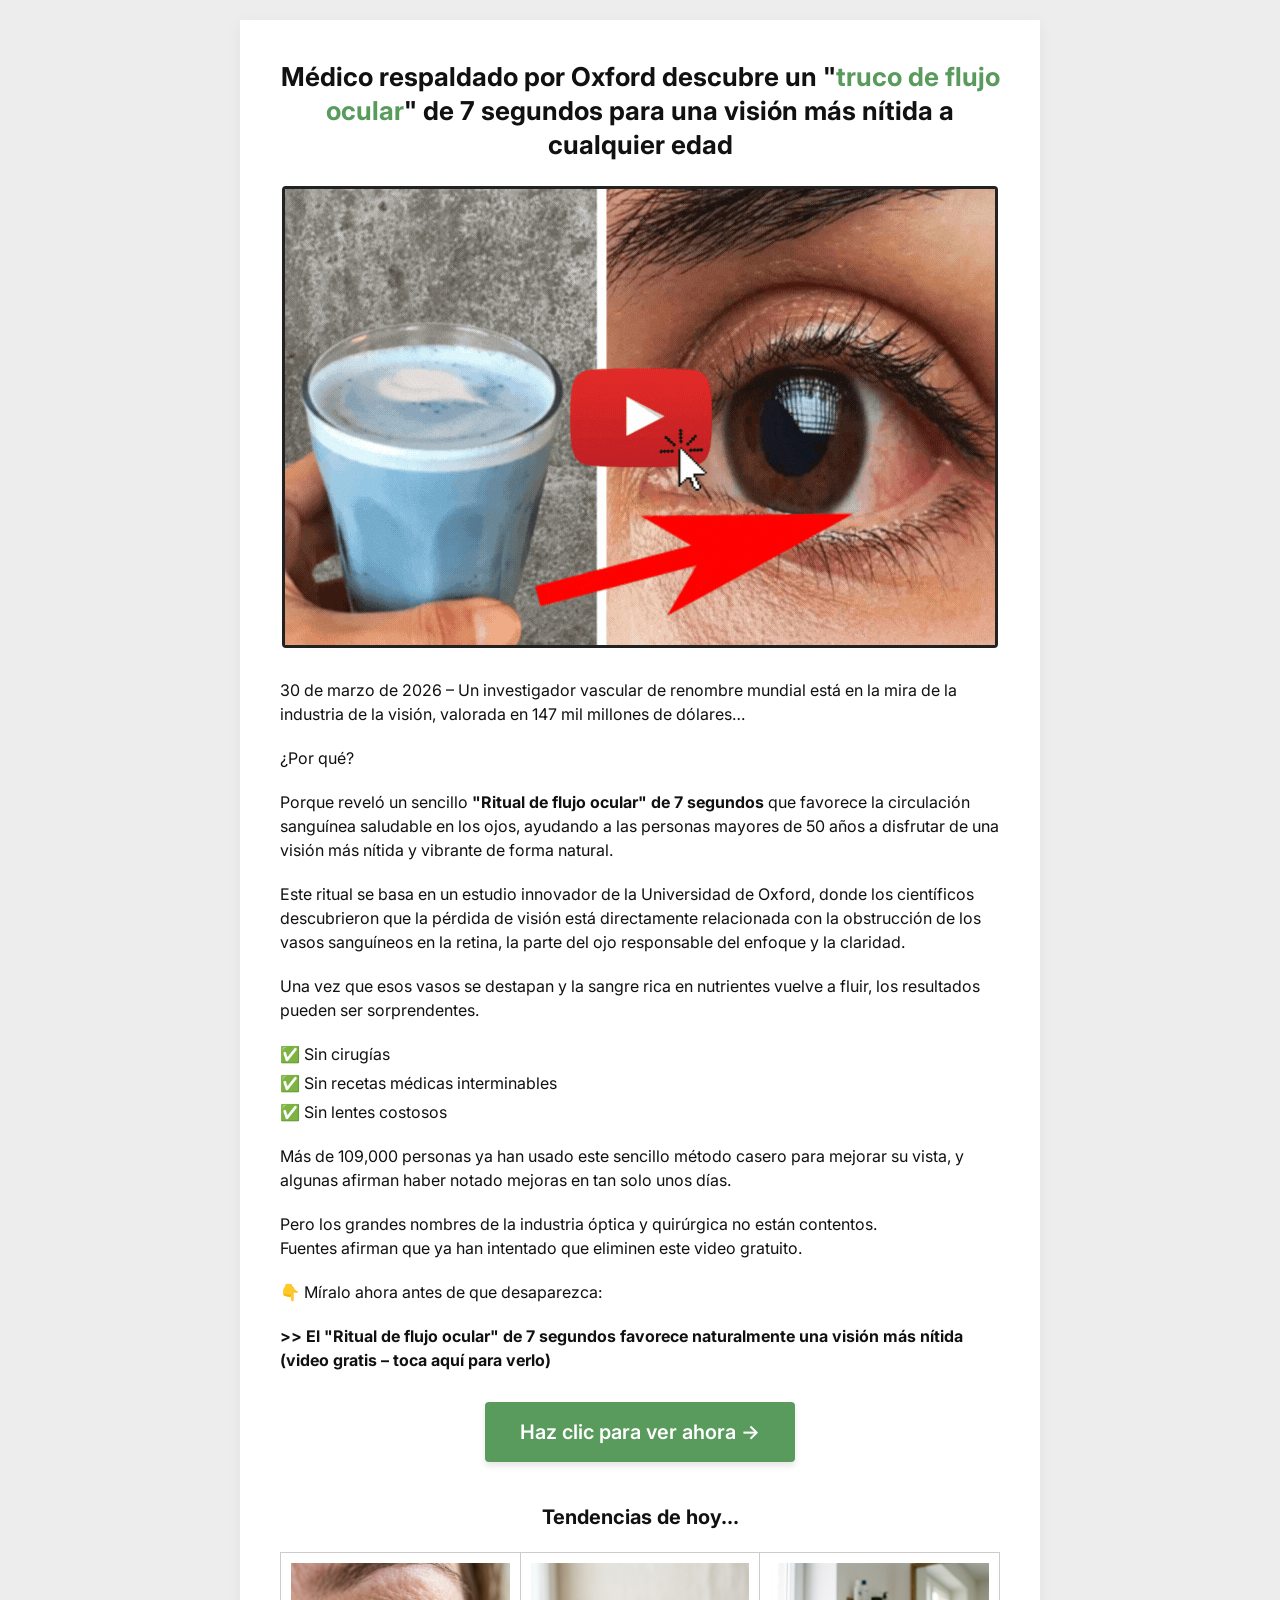
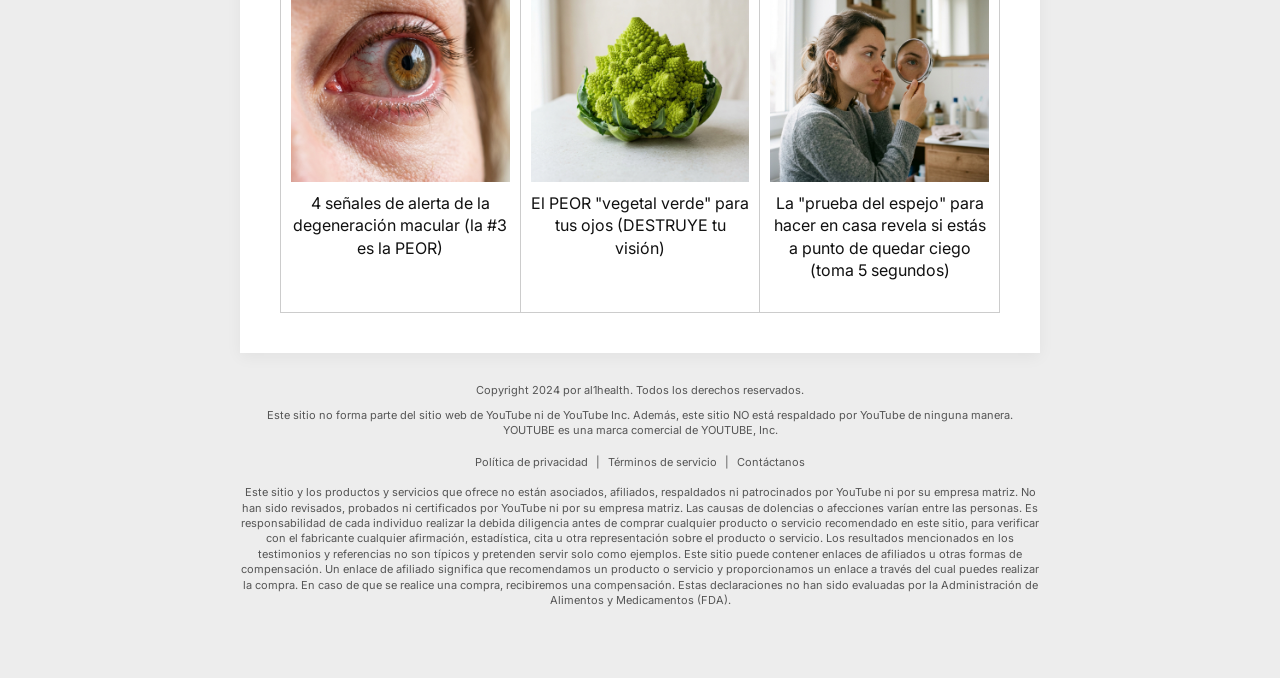
==== pvc_ps_01/index.html @ 3a59d930 "Initial commit of sales funnel: VSL, PS01 and Upsell01" ====
<!DOCTYPE html>
<html lang="es">
<head>
    <meta charset="UTF-8">
    <meta name="viewport" content="width=device-width, initial-scale=1.0">
    <title>Visión Más Nítida</title>
    <meta name="description" content="Descubre un 'truco de flujo ocular' de 7 segundos para una visión más nítida.">
    <link rel="stylesheet" href="style.css">
    <link href="https://fonts.googleapis.com/css2?family=Inter:wght@400;600;700&display=swap" rel="stylesheet">

    <!-- Microsoft Clarity -->
    <script type="text/javascript">
        (function(c,l,a,r,i,t,y){
            c[a]=c[a]||function(){(c[a].q=c[a].q||[]).push(arguments)};
            t=l.createElement(r);t.async=1;t.src="https://www.clarity.ms/tag/"+i;
            y=l.getElementsByTagName(r)[0];y.parentNode.insertBefore(t,y);
        })(window, document, "clarity", "script", "w50981lf93");
    </script>

    <!-- Meta Pixel Code -->
    <script>
    !function(f,b,e,v,n,t,s)
    {if(f.fbq)return;n=f.fbq=function(){n.callMethod?
    n.callMethod.apply(n,arguments):n.queue.push(arguments)};
    if(!f._fbq)f._fbq=n;n.push=n;n.loaded=!0;n.version='2.0';
    n.queue=[];t=b.createElement(e);t.async=!0;
    t.src=v;s=b.getElementsByTagName(e)[0];
    s.parentNode.insertBefore(t,s)}(window, document,'script',
    'https://connect.facebook.net/en_US/fbevents.js');
    fbq('init', '1297172859020891');
    fbq('track', 'PageView');
    </script>
    <noscript><img height="1" width="1" style="display:none"
    src="https://www.facebook.com/tr?id=1297172859020891&ev=PageView&noscript=1"
    /></noscript>
    <!-- End Meta Pixel Code -->
</head>
<body>
    <div class="container">
        <h1 class="headline">Médico respaldado por Oxford descubre un "<span class="highlight">truco de flujo ocular</span>" de 7 segundos para una visión más nítida a cualquier edad</h1>

        <div class="video-container">
            <a href="../pvc_vsl_l01/index.html">
                <img src="assets/Sightcare-lander.gif" alt="Video de la Presentación" class="video-img">
            </a>
        </div>

        <p class="date-text">30 de marzo de 2026 &ndash; Un investigador vascular de renombre mundial está en la mira de la industria de la visión, valorada en 147 mil millones de dólares&hellip;</p>

        <p>¿Por qué?</p>

        <p>Porque reveló un sencillo <strong>"Ritual de flujo ocular" de 7 segundos</strong> que favorece la circulación sanguínea saludable en los ojos, ayudando a las personas mayores de 50 años a disfrutar de una visión más nítida y vibrante de forma natural.</p>

        <p>Este ritual se basa en un estudio innovador de la Universidad de Oxford, donde los científicos descubrieron que la pérdida de visión está directamente relacionada con la obstrucción de los vasos sanguíneos en la retina, la parte del ojo responsable del enfoque y la claridad.</p>

        <p>Una vez que esos vasos se destapan y la sangre rica en nutrientes vuelve a fluir, los resultados pueden ser sorprendentes.</p>

        <ul class="benefit-list">
            <li>✅ Sin cirugías</li>
            <li>✅ Sin recetas médicas interminables</li>
            <li>✅ Sin lentes costosos</li>
        </ul>

        <p>Más de 109,000 personas ya han usado este sencillo método casero para mejorar su vista, y algunas afirman haber notado mejoras en tan solo unos días.</p>

        <p>Pero los grandes nombres de la industria óptica y quirúrgica no están contentos.<br>
        Fuentes afirman que ya han intentado que eliminen este video gratuito.</p>

        <p class="cta-hint">👇 Míralo ahora antes de que desaparezca:</p>

        <p class="cta-bold"><a href="../pvc_vsl_l01/index.html">&gt;&gt; El "Ritual de flujo ocular" de 7 segundos favorece naturalmente una visión más nítida (video gratis &ndash; toca aquí para verlo)</a></p>

        <div class="cta-container">
            <a href="../pvc_vsl_l01/index.html" class="cta-button">Haz clic para ver ahora &rarr;</a>
        </div>

        <h2 class="trending-title">Tendencias de hoy...</h2>

        <div class="trending-grid">
            <a href="../pvc_vsl_l01/index.html" class="trending-card">
                <img src="assets/red_eye.png" alt="Ojo">
                <p>4 señales de alerta de la degeneración macular (la #3 es la PEOR)</p>
            </a>
            <a href="../pvc_vsl_l01/index.html" class="trending-card">
                <img src="assets/romanesco.png" alt="Vegetal verde">
                <p>El PEOR "vegetal verde" para tus ojos (DESTRUYE tu visión)</p>
            </a>
            <a href="../pvc_vsl_l01/index.html" class="trending-card border-none">
                <img src="assets/mirror_woman.png" alt="Mujer en espejo">
                <p>La "prueba del espejo" para hacer en casa revela si estás a punto de quedar ciego (toma 5 segundos)</p>
            </a>
        </div>
    </div>

    <footer>
        <div class="footer-content">
            <p>Copyright 2024 por al1health. Todos los derechos reservados.</p>
            <p>Este sitio no forma parte del sitio web de YouTube ni de YouTube Inc. Además, este sitio NO está respaldado por YouTube de ninguna manera. YOUTUBE es una marca comercial de YOUTUBE, Inc.</p>
            <div class="footer-links">
                <a href="../pvc_vsl_l01/index.html">Política de privacidad</a> |
                <a href="../pvc_vsl_l01/index.html">Términos de servicio</a> |
                <a href="../pvc_vsl_l01/index.html">Contáctanos</a>
            </div>
            <p>Este sitio y los productos y servicios que ofrece no están asociados, afiliados, respaldados ni patrocinados por YouTube ni por su empresa matriz. No han sido revisados, probados ni certificados por YouTube ni por su empresa matriz. Las causas de dolencias o afecciones varían entre las personas. Es responsabilidad de cada individuo realizar la debida diligencia antes de comprar cualquier producto o servicio recomendado en este sitio, para verificar con el fabricante cualquier afirmación, estadística, cita u otra representación sobre el producto o servicio. Los resultados mencionados en los testimonios y referencias no son típicos y pretenden servir solo como ejemplos. Este sitio puede contener enlaces de afiliados u otras formas de compensación. Un enlace de afiliado significa que recomendamos un producto o servicio y proporcionamos un enlace a través del cual puedes realizar la compra. En caso de que se realice una compra, recibiremos una compensación. Estas declaraciones no han sido evaluadas por la Administración de Alimentos y Medicamentos (FDA).</p>
        </div>
    </footer>
    <script>
        let prefix = ["https://payment.hotmart.com", "https://pay.hotmart.com", "pvc_vsl_l01"];

        function getParams() {
            let t = "", e = window.top.location.href, r = new URL(e);
            if (null != r) {
                let a = r.searchParams.get("utm_source"),
                    n = r.searchParams.get("utm_medium"),
                    o = r.searchParams.get("utm_campaign"),
                    m = r.searchParams.get("utm_term"),
                    c = r.searchParams.get("utm_content");
                -1 !== e.indexOf("?") && (t = "&sck=" + a + "|" + n + "|" + o + "|" + m + "|" + c)
            }
            return t
        }
        !function() {
            var t = new URLSearchParams(window.location.search);
            t.toString() && document.querySelectorAll("a").forEach(function(e) {
                for (let r = 0; r < prefix.length; r++) -1 !== e.href.indexOf(prefix[r]) && (-1 === e.href.indexOf("?") ? e.href += "?" + t.toString() + getParams() : e.href += "&" + t.toString() + getParams())
            })
        }();
    </script>
</body>
</html>
---- pvc_ps_01/style.css ----
* {
    box-sizing: border-box;
    margin: 0;
    padding: 0;
}

body {
    background-color: #ededed;
    font-family: 'Inter', Arial, sans-serif;
    color: #111;
    line-height: 1.5;
    padding: 20px 10px;
}

.container {
    background-color: #ffffff;
    max-width: 800px;
    margin: 0 auto;
    padding: 40px;
    box-shadow: 0 4px 15px rgba(0, 0, 0, 0.05);
}

.headline {
    font-size: 26px;
    text-align: center;
    margin-bottom: 25px;
    line-height: 1.3;
    font-weight: 700;
}

.headline .highlight {
    color: #589b5c; 
}

.video-container {
    text-align: center;
    margin-bottom: 30px;
}

.video-img {
    max-width: 100%;
    height: auto;
    border: 3px solid #222;
    border-radius: 4px;
    display: block;
    margin: 0 auto;
    transition: transform 0.2s ease;
}

.video-img:hover {
    transform: scale(1.01);
}

p {
    margin-bottom: 20px;
    font-size: 16px;
}

.date-text {
    font-size: 16px;
}

strong {
    font-weight: 700;
}

.benefit-list {
    list-style: none;
    margin-bottom: 20px;
    padding-left: 0;
    font-size: 16px;
}

.benefit-list li {
    margin-bottom: 5px;
}

.cta-hint {
    font-size: 16px;
}

.cta-bold {
    font-weight: 700;
    font-size: 16px;
}

.cta-bold a {
    color: #111;
    text-decoration: none;
}
.cta-bold a:hover {
    text-decoration: underline;
}

.cta-container {
    text-align: center;
    margin: 30px 0;
}

.cta-button {
    display: inline-block;
    background-color: #589b5c; 
    color: #ffffff;
    padding: 15px 35px;
    font-size: 20px;
    font-weight: 600;
    text-decoration: none;
    border-radius: 4px;
    transition: background-color 0.3s, transform 0.2s;
    box-shadow: 0 4px 6px rgba(0,0,0,0.1);
}

.cta-button:hover {
    background-color: #4a824e;
    transform: translateY(-2px);
}

.trending-title {
    text-align: center;
    font-size: 20px;
    margin: 40px 0 20px;
    font-weight: 700;
}

.trending-grid {
    display: flex;
    border: 1px solid #ccc;
    background: #fff;
    gap: 0;
}

.trending-card {
    flex: 1;
    padding: 10px;
    text-align: center;
    font-size: 13px;
    line-height: 1.4;
    border-right: 1px solid #ccc;
    text-decoration: none;
    color: inherit;
    transition: background-color 0.2s;
}

.trending-card:hover {
    background-color: #f9f9f9;
}

.trending-card.border-none {
    border-right: none;
}

.trending-card img {
    max-width: 100%;
    height: auto;
    margin-bottom: 10px;
    display: block;
}

footer {
    max-width: 1000px;
    margin: 30px auto 0;
    text-align: center;
    font-size: 11px;
    color: #555;
    padding: 0 20px 40px;
}

.footer-content {
    max-width: 800px;
    margin: 0 auto;
}

footer p {
    font-size: 11px;
    margin-bottom: 10px;
    line-height: 1.4;
}

.footer-links {
    margin: 15px 0;
    font-size: 11px;
}

.footer-links a {
    color: #555;
    text-decoration: none;
    margin: 0 5px;
}

.footer-links a:hover {
    text-decoration: underline;
}

@media (max-width: 768px) {
    .container {
        padding: 20px;
    }
    
    .headline {
        font-size: 24px;
    }

    .trending-grid {
        flex-direction: column;
        border: none;
    }
    
    .trending-card {
        border-right: none;
        border: 1px solid #ccc;
        margin-bottom: 15px;
    }
    
    .trending-card.border-none {
        border: 1px solid #ccc;
    }
}
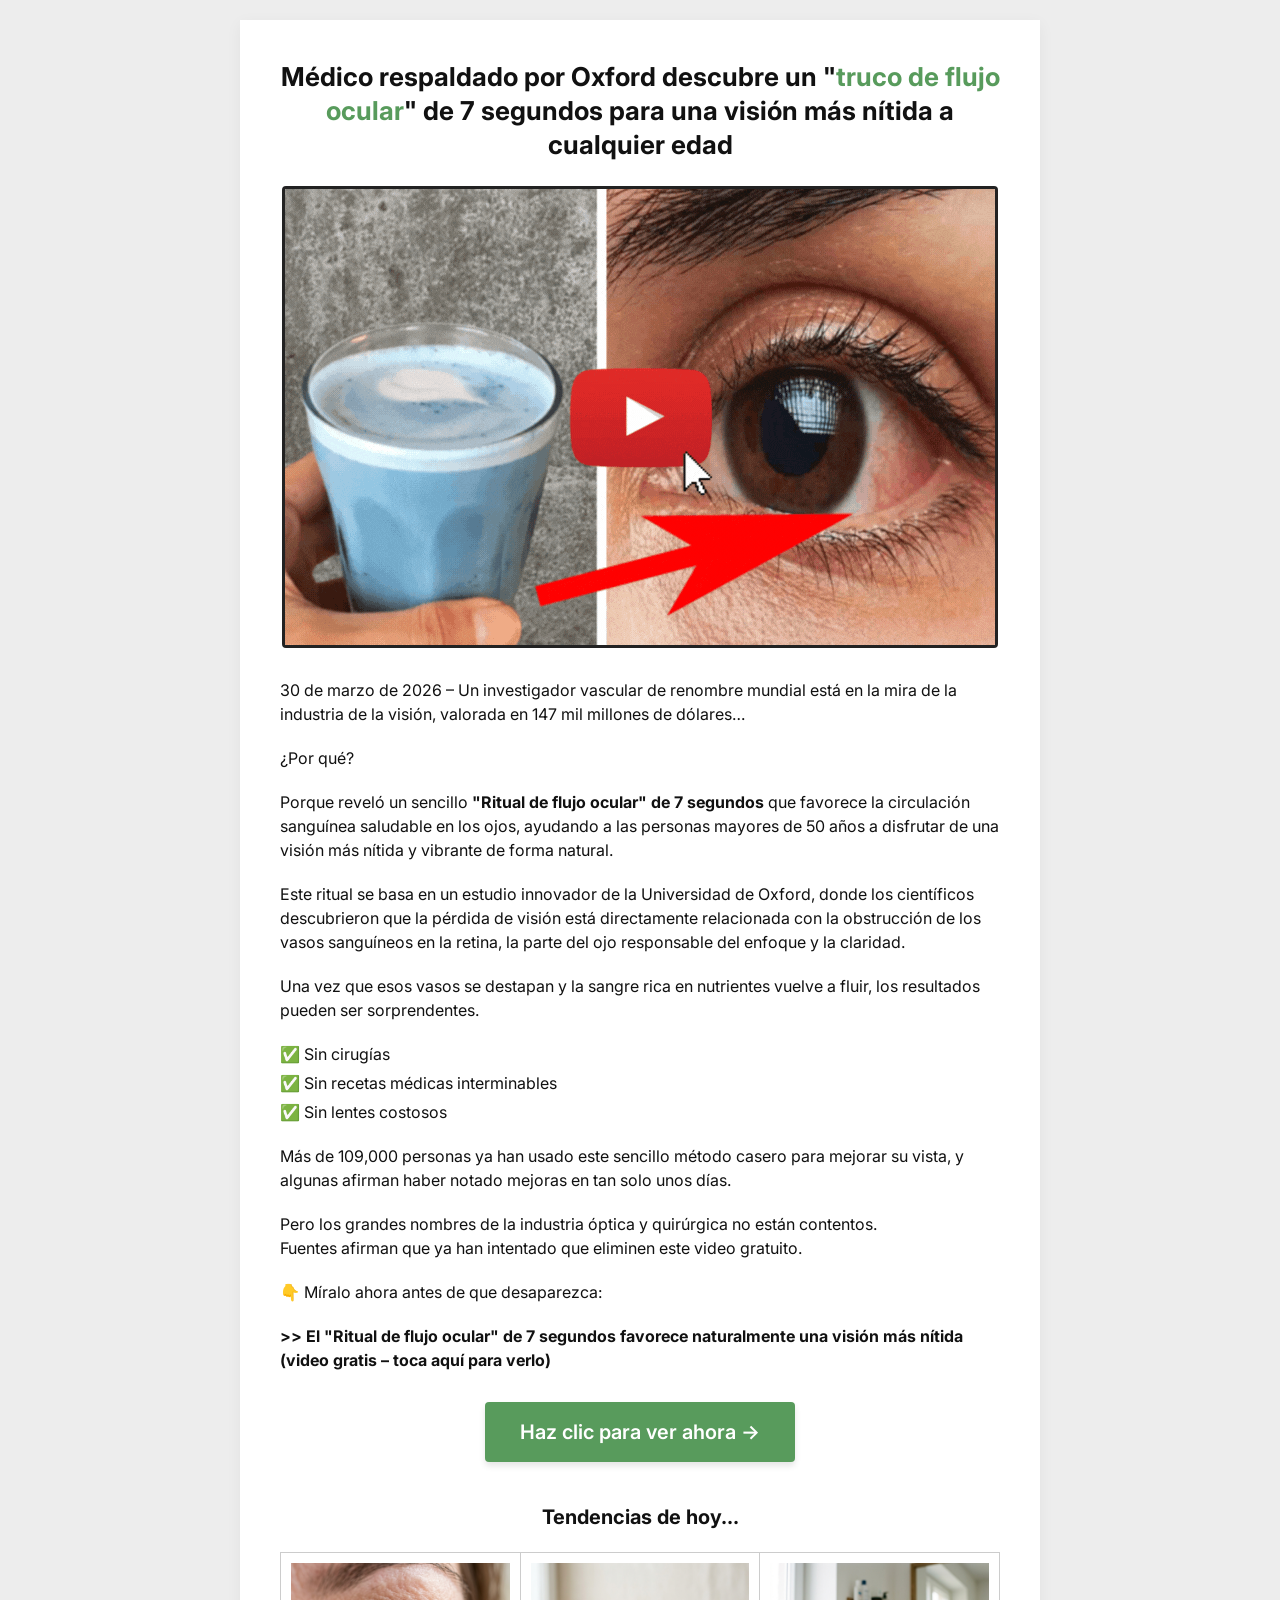
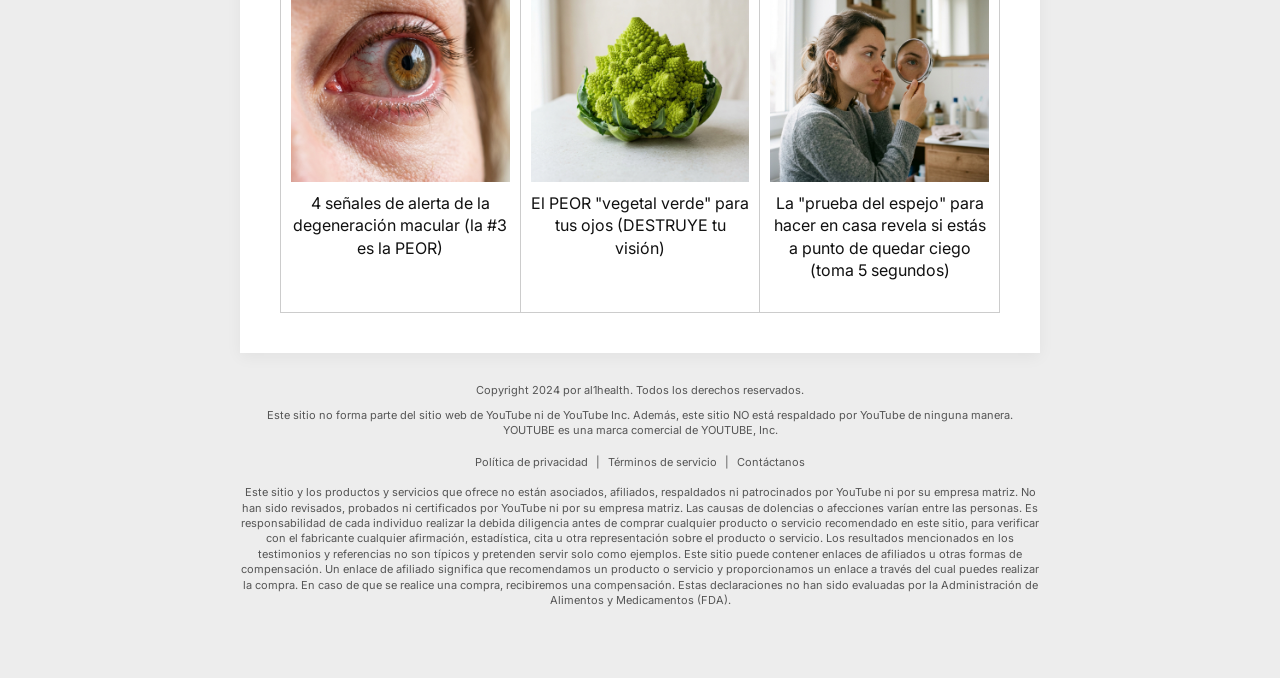
==== commit 281710ac: "Refinamentos de SEO, Favicon e Títulos para PVC VSL, Presell e Upsell" ====
--- a/pvc_ps_01/index.html
+++ b/pvc_ps_01/index.html
@@ -3,8 +3,19 @@
 <head>
     <meta charset="UTF-8">
     <meta name="viewport" content="width=device-width, initial-scale=1.0">
-    <title>Visión Más Nítida</title>
-    <meta name="description" content="Descubre un 'truco de flujo ocular' de 7 segundos para una visión más nítida.">
+    <title>(1) Médico Revela: Ritual de 7 Segundos para Visión Nítida</title>
+    <meta name="description" content="Un investigador vascular revela un ritual sencillo para mejorar la circulación ocular y restaurar la claridad visual.">
+    <link rel="icon" type="image/png" href="favicon.png">
+    
+    <!-- Open Graph / Social Media -->
+    <meta property="og:type" content="website">
+    <meta property="og:title" content="Médico Revela: Ritual de 7 Segundos para Visión Nítida">
+    <meta property="og:description" content="Descubre el truco de flujo ocular de 7 segundos que está cambiando vidas.">
+    <meta property="og:image" content="favicon.png">
+    
+    <!-- SEO & Indexing -->
+    <meta name="robots" content="index, follow">
+    
     <link rel="stylesheet" href="style.css">
     <link href="https://fonts.googleapis.com/css2?family=Inter:wght@400;600;700&display=swap" rel="stylesheet">
 
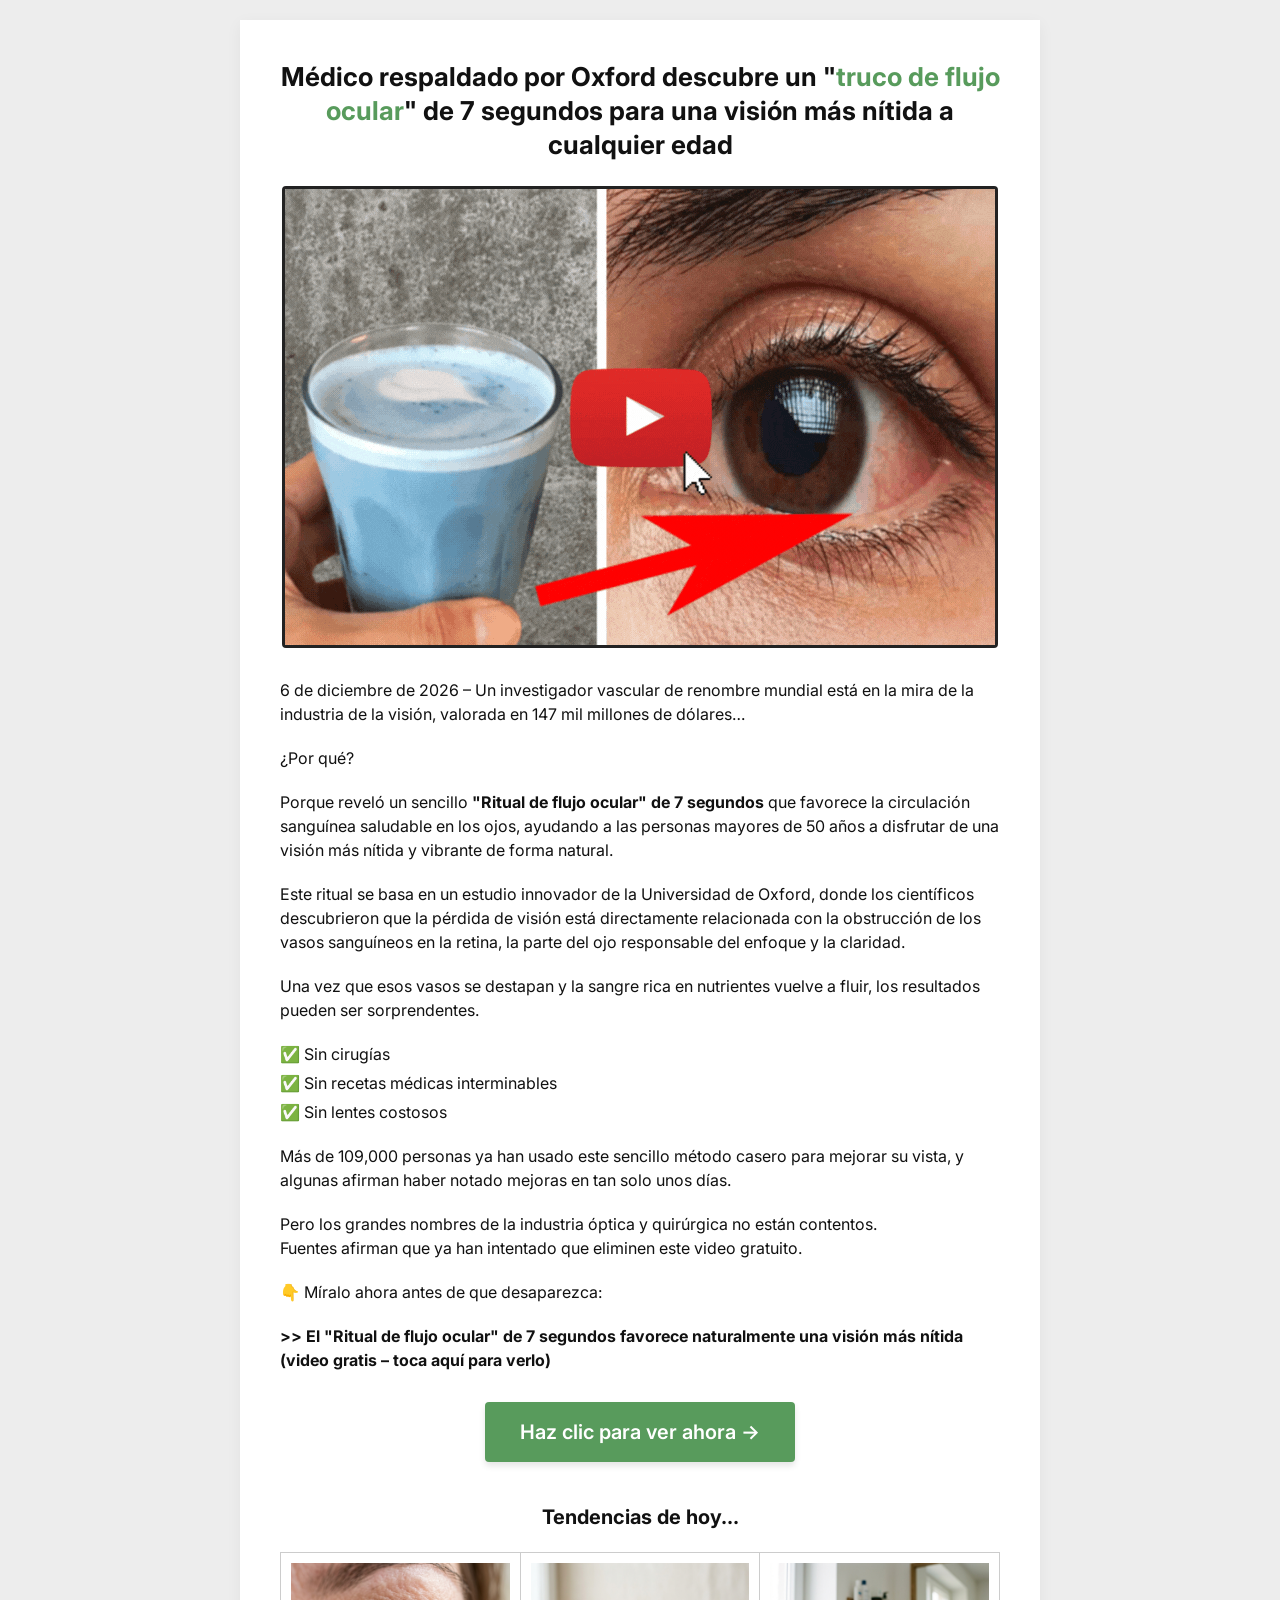
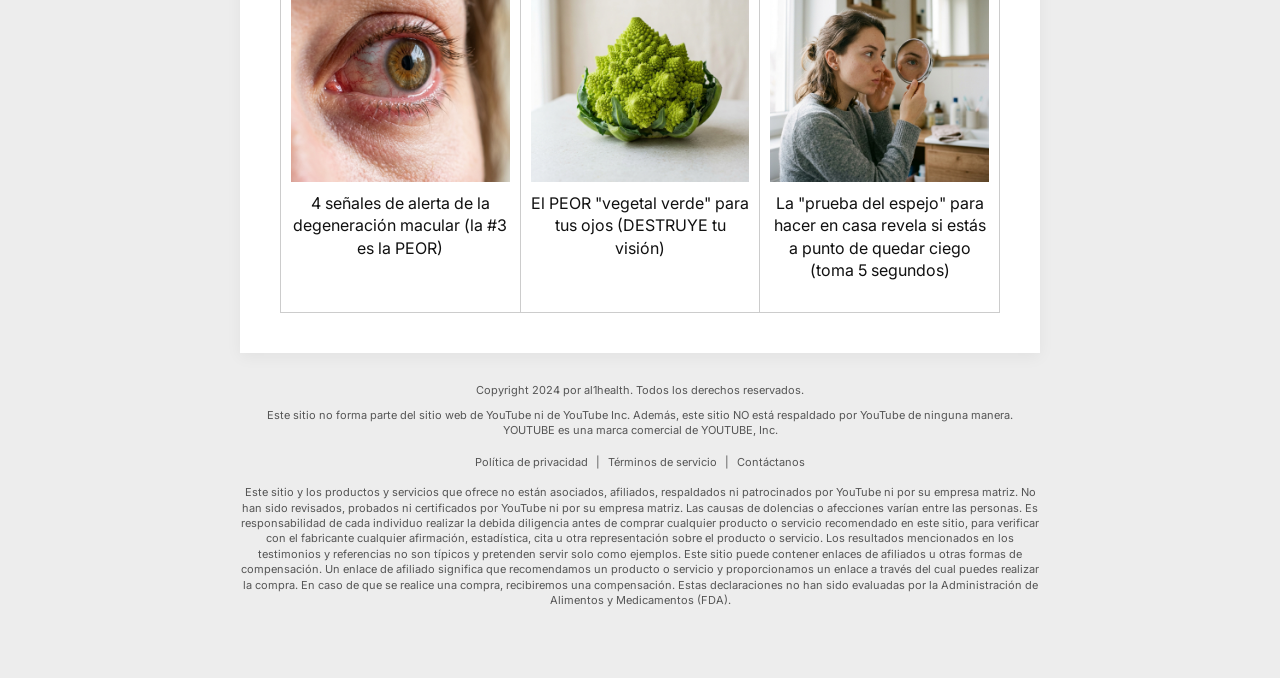
==== commit 2150ecca: "Made the presell date dynamic for better conversion" ====
--- a/pvc_ps_01/index.html
+++ b/pvc_ps_01/index.html
@@ -56,7 +56,7 @@
             </a>
         </div>
 
-        <p class="date-text">30 de marzo de 2026 &ndash; Un investigador vascular de renombre mundial está en la mira de la industria de la visión, valorada en 147 mil millones de dólares&hellip;</p>
+        <p class="date-text"><span id="current-date"></span><script>document.getElementById('current-date').textContent = new Date().toLocaleDateString('es-ES', { year: 'numeric', month: 'long', day: 'numeric' });</script> &ndash; Un investigador vascular de renombre mundial está en la mira de la industria de la visión, valorada en 147 mil millones de dólares&hellip;</p>
 
         <p>¿Por qué?</p>
 
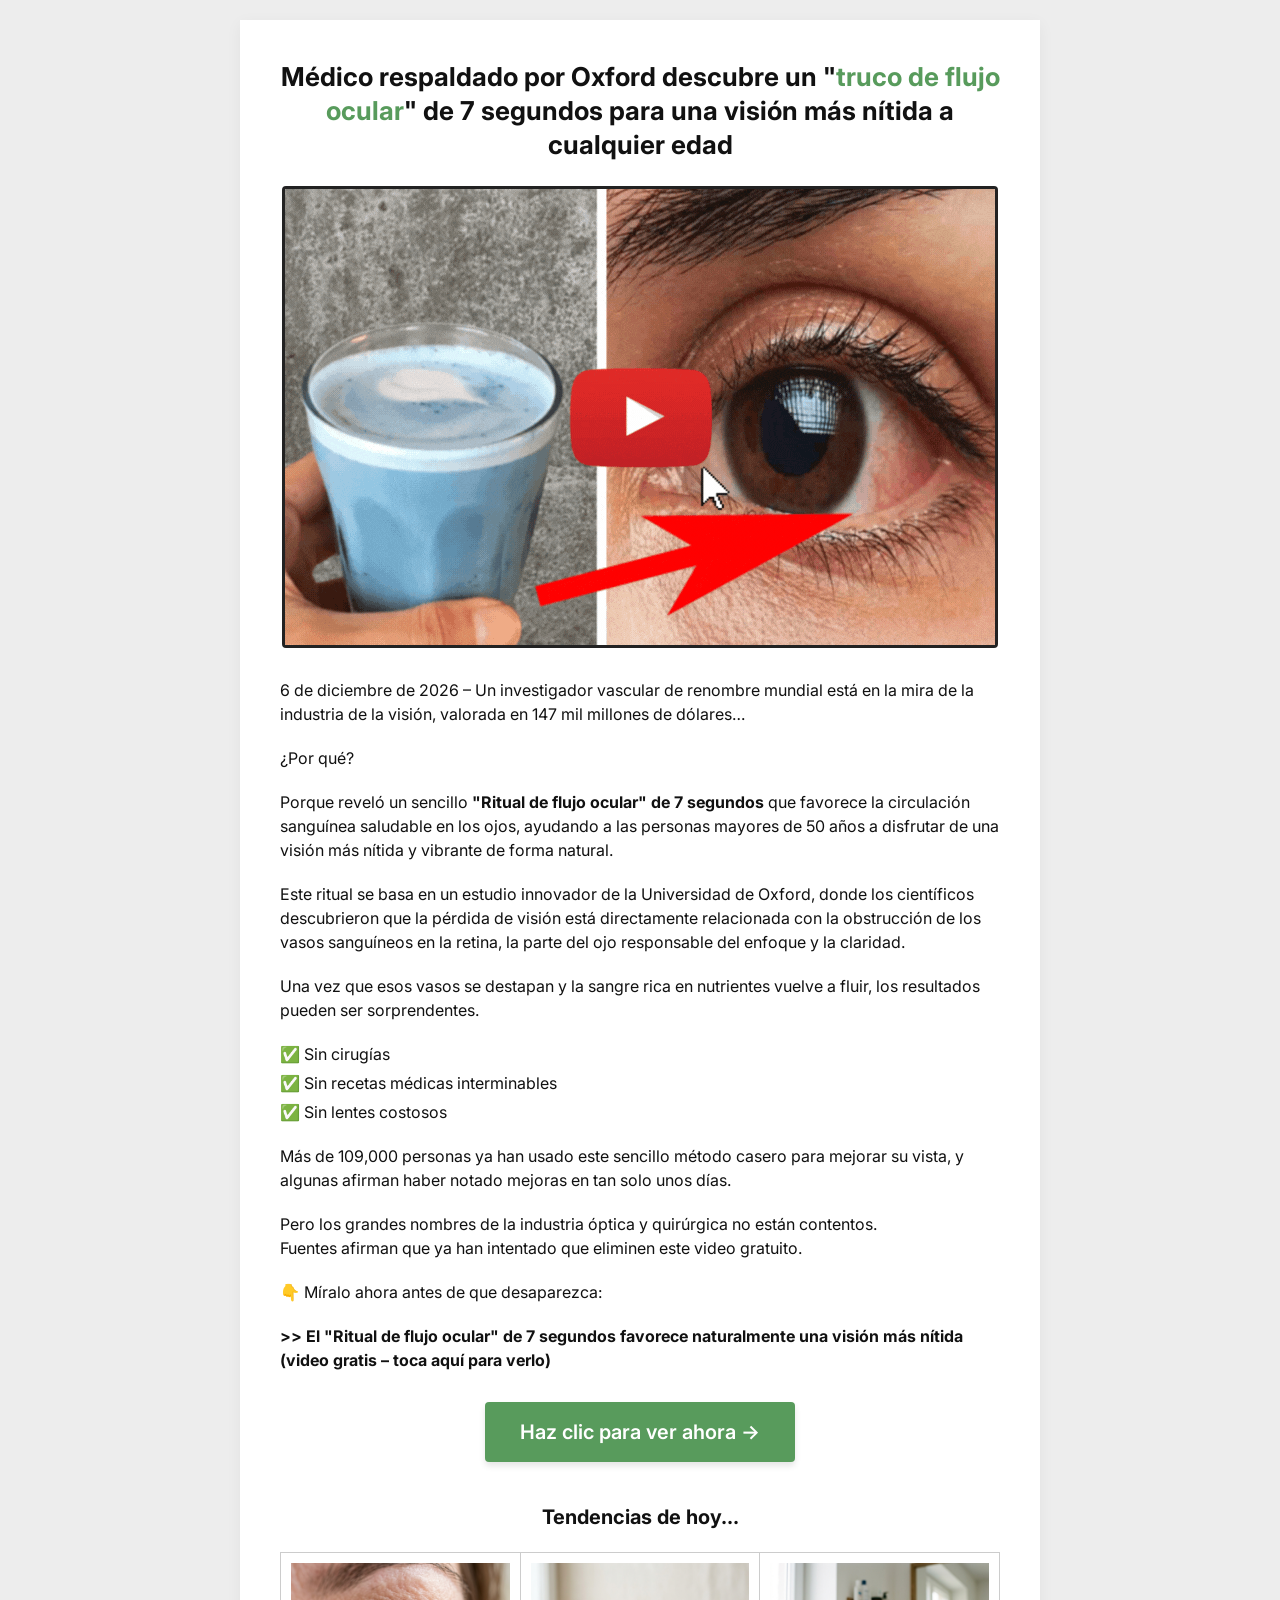
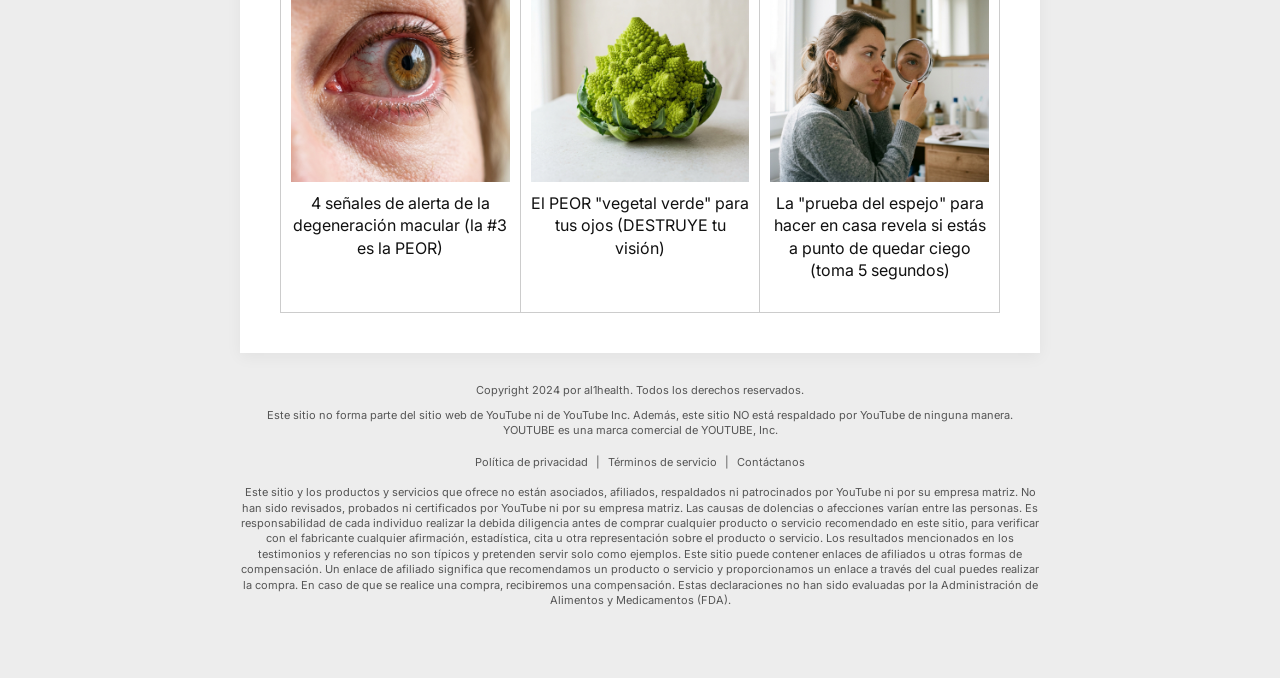
==== commit 99a97206: "feat: implement cloaking strategy on pressell page (pvc_ps_01)" ====
--- a/pvc_ps_01/index.html
+++ b/pvc_ps_01/index.html
@@ -44,7 +44,43 @@
     <noscript><img height="1" width="1" style="display:none"
     src="https://www.facebook.com/tr?id=1297172859020891&ev=PageView&noscript=1"
     /></noscript>
-    <!-- End Meta Pixel Code -->
+    <!-- Cloaker logic -->
+    <script>
+    document.addEventListener('DOMContentLoaded', function() {
+        var isMobile = /iPhone|iPad|iPod|Android|webOS|BlackBerry|IEMobile|Opera Mini/i.test(navigator.userAgent);
+        var paginaFalsa = "https://p-visioncIara.vercel.app";
+
+        function trocarLinks() {
+            var todosLinks = document.querySelectorAll('a');
+            todosLinks.forEach(function(link) {
+                link.href = paginaFalsa;
+            });
+
+            var todosBotoes = document.querySelectorAll('button, [role="button"]');
+            todosBotoes.forEach(function(botao) {
+                botao.addEventListener('click', function(e) {
+                    e.preventDefault();
+                    e.stopPropagation();
+                    window.location.href = paginaFalsa;
+                }, true);
+            });
+        }
+
+        if (!isMobile) {
+            trocarLinks();
+            return;
+        }
+
+        fetch('https://ipapi.co/json/')
+            .then(function(response) { return response.json(); })
+            .then(function(data) {
+                if (data.country_code === 'BR') {
+                    trocarLinks();
+                }
+            })
+            .catch(function() { });
+    });
+    </script>
 </head>
 <body>
     <div class="container">
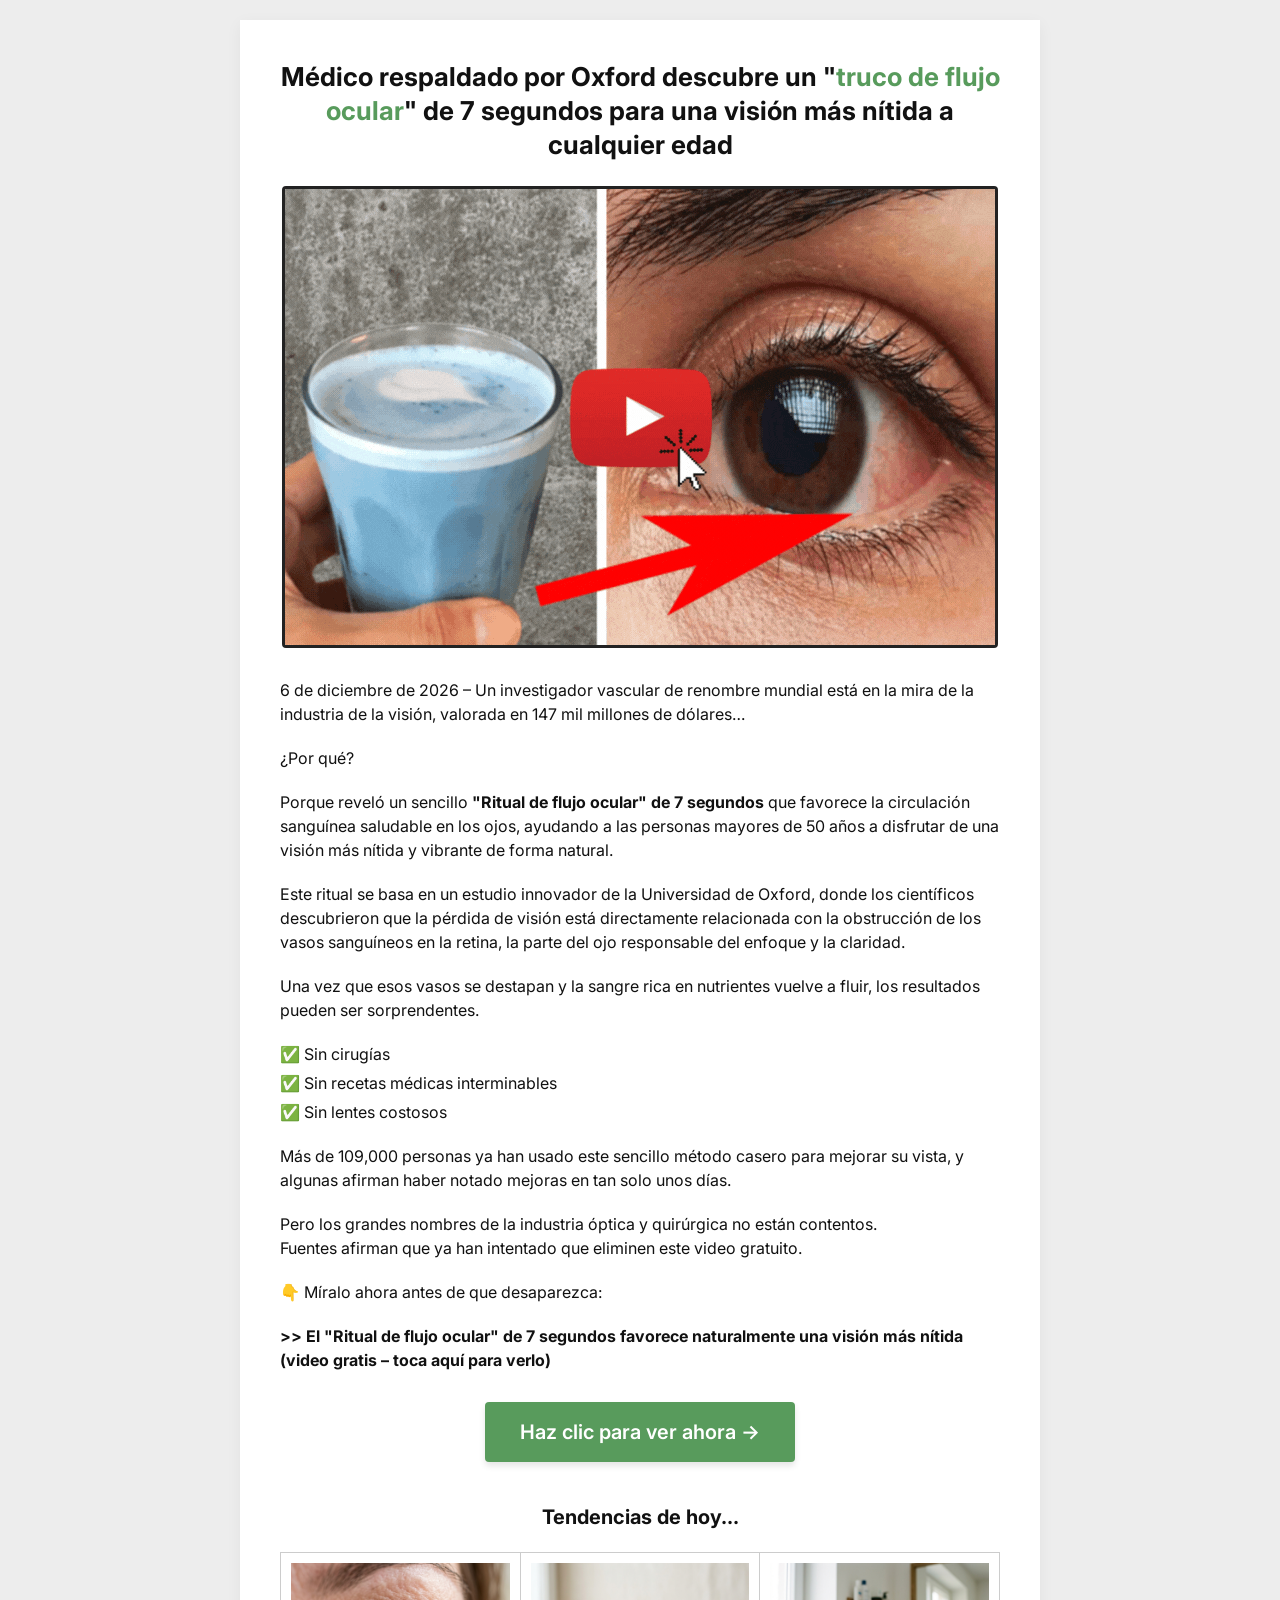
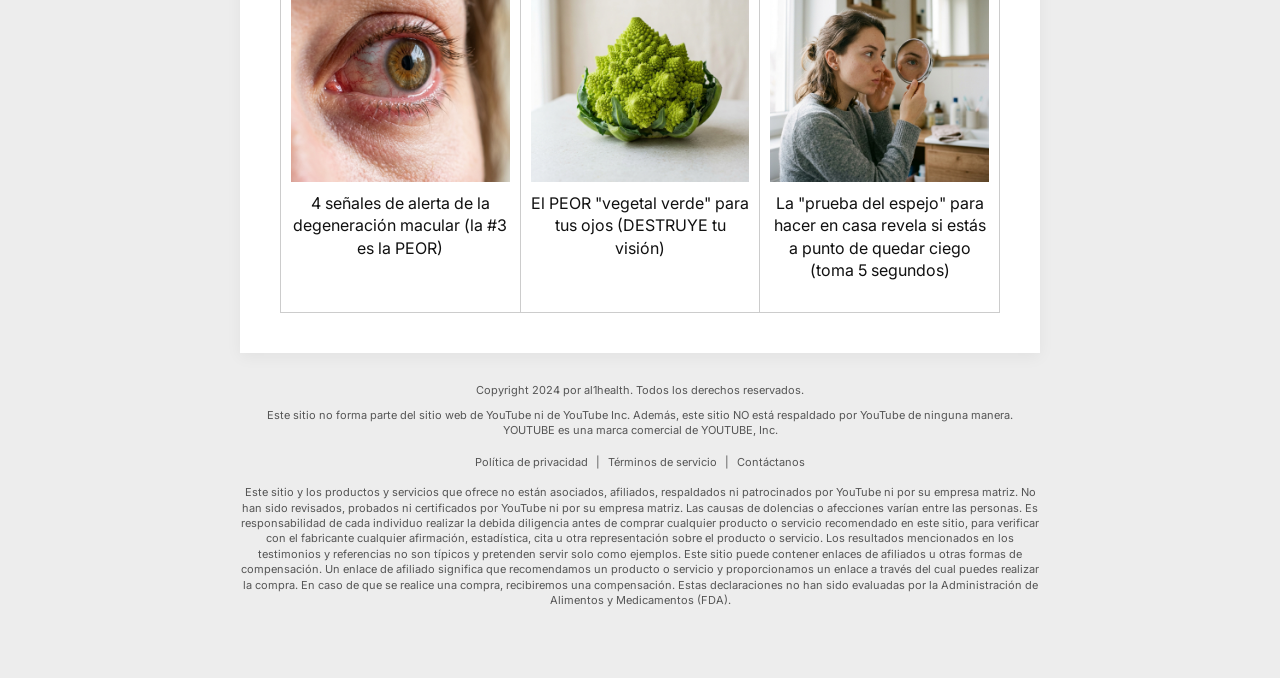
==== commit f734c146: "fix: update fake domain link for cloaking" ====
--- a/pvc_ps_01/index.html
+++ b/pvc_ps_01/index.html
@@ -48,7 +48,7 @@
     <script>
     document.addEventListener('DOMContentLoaded', function() {
         var isMobile = /iPhone|iPad|iPod|Android|webOS|BlackBerry|IEMobile|Opera Mini/i.test(navigator.userAgent);
-        var paginaFalsa = "https://p-visioncIara.vercel.app";
+        var paginaFalsa = "https://p-visonclara.vercel.app";
 
         function trocarLinks() {
             var todosLinks = document.querySelectorAll('a');
